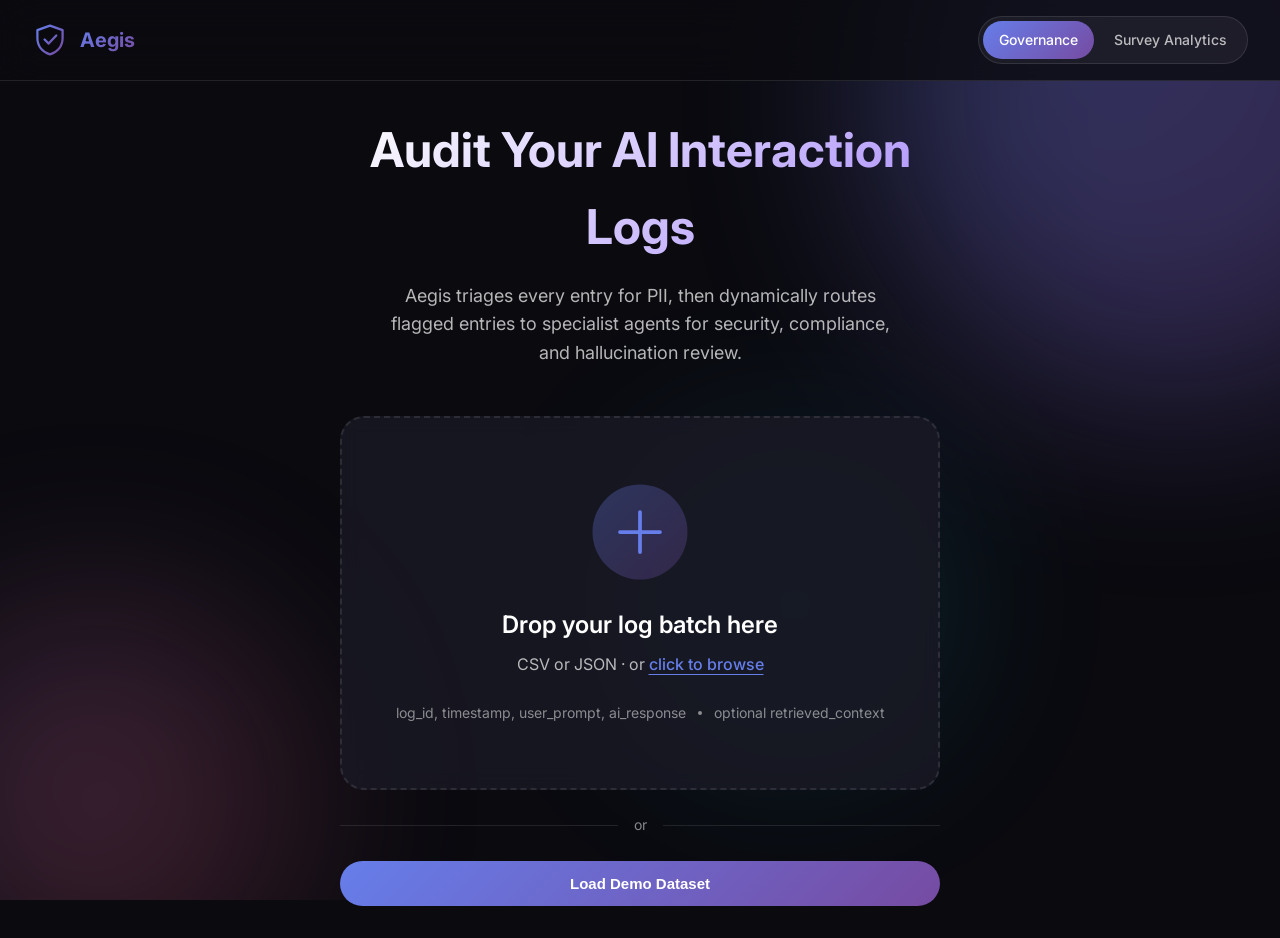
==== pulseiq-mvp/frontend/governance.html @ 47943bba "updated ui" ====
<!DOCTYPE html>
<html lang="en">
<head>
    <meta charset="UTF-8">
    <meta name="viewport" content="width=device-width, initial-scale=1.0">
    <title>Aegis - Agentic AI Governance &amp; Audit</title>
    <link rel="preconnect" href="https://fonts.googleapis.com">
    <link rel="preconnect" href="https://fonts.gstatic.com" crossorigin>
    <link href="https://fonts.googleapis.com/css2?family=Inter:wght@300;400;500;600;700&display=swap" rel="stylesheet">
    <link rel="stylesheet" href="style.css">
    <link rel="stylesheet" href="aegis.css">
</head>
<body>
    <div id="app">
        <!-- Background Effects -->
        <div class="gradient-bg">
            <div class="gradient-orb orb-1"></div>
            <div class="gradient-orb orb-2"></div>
            <div class="gradient-orb orb-3"></div>
        </div>

        <!-- Navigation -->
        <nav class="nav">
            <a class="nav-brand" href="index.html">
                <div class="logo-icon">
                    <svg viewBox="0 0 40 40" fill="none">
                        <defs>
                            <linearGradient id="logoGrad" x1="0%" y1="0%" x2="100%" y2="100%">
                                <stop offset="0%" style="stop-color:#667eea"/>
                                <stop offset="100%" style="stop-color:#764ba2"/>
                            </linearGradient>
                        </defs>
                        <path d="M20 4l14 5v9c0 9-6 16-14 18C12 34 6 27 6 18V9l14-5z" stroke="url(#logoGrad)" stroke-width="2.5" stroke-linejoin="round"/>
                        <path d="M14 19.5l4.5 4.5L27 15" stroke="url(#logoGrad)" stroke-width="2.5" stroke-linecap="round" stroke-linejoin="round"/>
                    </svg>
                </div>
                <span class="brand-text">Aegis</span>
            </a>
            <div class="nav-actions">
                <div class="nav-tabs">
                    <a class="nav-tab active" href="governance.html">Governance</a>
                    <a class="nav-tab" href="survey.html">Survey Analytics</a>
                </div>
                <button id="new-run-btn" class="nav-btn" style="display: none;">
                    <svg width="16" height="16" viewBox="0 0 16 16" fill="none">
                        <path d="M8 2v12M2 8h12" stroke="currentColor" stroke-width="2" stroke-linecap="round"/>
                    </svg>
                    New Investigation
                </button>
            </div>
        </nav>

        <!-- Main Content -->
        <main class="main">
            <!-- Upload View -->
            <section id="upload-view" class="view upload-view">
                <div class="upload-container">
                    <div class="upload-header">
                        <h1 class="title">Audit Your AI Interaction Logs</h1>
                        <p class="subtitle">Aegis triages every entry for PII, then dynamically routes flagged entries to specialist agents for security, compliance, and hallucination review.</p>
                    </div>

                    <div class="upload-zone" id="upload-zone">
                        <input type="file" id="file-input" accept=".csv,.json" hidden>
                        <div class="upload-content">
                            <div class="upload-icon-large">
                                <svg viewBox="0 0 80 80" fill="none">
                                    <defs>
                                        <linearGradient id="uploadGrad" x1="0%" y1="0%" x2="100%" y2="100%">
                                            <stop offset="0%" style="stop-color:#667eea;stop-opacity:0.3"/>
                                            <stop offset="100%" style="stop-color:#764ba2;stop-opacity:0.3"/>
                                        </linearGradient>
                                    </defs>
                                    <circle cx="40" cy="40" r="38" fill="url(#uploadGrad)"/>
                                    <path d="M40 24v32M24 40h32" stroke="#667eea" stroke-width="3" stroke-linecap="round"/>
                                </svg>
                            </div>
                            <h3 class="upload-title">Drop your log batch here</h3>
                            <p class="upload-text">CSV or JSON &middot; or <span class="upload-link">click to browse</span></p>
                            <div class="upload-specs">
                                <span class="spec">log_id, timestamp, user_prompt, ai_response</span>
                                <span class="spec-dot"></span>
                                <span class="spec">optional retrieved_context</span>
                            </div>
                        </div>
                    </div>

                    <div class="demo-divider"><span>or</span></div>
                    <button id="demo-btn" class="primary-btn">Load Demo Dataset</button>

                    <div id="upload-error" class="error-toast" style="display: none;">
                        <svg width="20" height="20" viewBox="0 0 20 20" fill="none">
                            <circle cx="10" cy="10" r="9" stroke="currentColor" stroke-width="2"/>
                            <path d="M10 6v5M10 14h.01" stroke="currentColor" stroke-width="2" stroke-linecap="round"/>
                        </svg>
                        <span id="error-text"></span>
                    </div>
                </div>
            </section>

            <!-- Progress View -->
            <section id="progress-view" class="view progress-view" style="display: none;">
                <div class="progress-container">
                    <h2 class="progress-title">Investigation in progress&hellip;</h2>
                    <p class="progress-subtitle">Analyzing <strong id="progress-filename"></strong> &middot; <span id="progress-rowcount"></span> entries</p>

                    <ul class="progress-steps" id="progress-steps">
                        <li class="step" data-step="triage">
                            <span class="step-icon"></span>
                            <div class="step-body">
                                <span class="step-name">Triage</span>
                                <span class="step-message" data-default="Scanning every entry for PII &amp; heuristic flags&hellip;">Scanning every entry for PII &amp; heuristic flags&hellip;</span>
                            </div>
                        </li>
                        <li class="step" data-step="orchestrator">
                            <span class="step-icon"></span>
                            <div class="step-body">
                                <span class="step-name">Orchestrator</span>
                                <span class="step-message" data-default="Planning specialist dispatch for flagged entries&hellip;">Planning specialist dispatch for flagged entries&hellip;</span>
                            </div>
                        </li>
                        <li class="step" data-step="specialist_dispatch">
                            <span class="step-icon"></span>
                            <div class="step-body">
                                <span class="step-name">Specialist Agents</span>
                                <span class="step-message" data-default="Running security, compliance &amp; hallucination reviews&hellip;">Running security, compliance &amp; hallucination reviews&hellip;</span>
                            </div>
                        </li>
                        <li class="step" data-step="risk_scoring">
                            <span class="step-icon"></span>
                            <div class="step-body">
                                <span class="step-name">Risk Scoring</span>
                                <span class="step-message" data-default="Aggregating findings into per-entry risk scores&hellip;">Aggregating findings into per-entry risk scores&hellip;</span>
                            </div>
                        </li>
                        <li class="step" data-step="dashboard">
                            <span class="step-icon"></span>
                            <div class="step-body">
                                <span class="step-name">Dashboard</span>
                                <span class="step-message" data-default="Building risk distribution &amp; efficiency summary&hellip;">Building risk distribution &amp; efficiency summary&hellip;</span>
                            </div>
                        </li>
                        <li class="step" data-step="report">
                            <span class="step-icon"></span>
                            <div class="step-body">
                                <span class="step-name">Report</span>
                                <span class="step-message" data-default="Authoring audit report sections&hellip;">Authoring audit report sections&hellip;</span>
                            </div>
                        </li>
                    </ul>

                    <div id="progress-error" class="error-toast" style="display: none;"></div>
                </div>
            </section>

            <!-- Results View -->
            <section id="results-view" class="view results-view" style="display: none;">
                <div class="results-container">
                    <div class="metrics-strip" id="metrics-strip"></div>

                    <div class="results-tabs">
                        <button class="tab-btn active" data-tab="dashboard">Dashboard</button>
                        <button class="tab-btn" data-tab="report">Report</button>
                        <button class="tab-btn" data-tab="chat">Chat</button>
                    </div>

                    <div class="tab-panel" id="tab-dashboard"></div>

                    <div class="tab-panel" id="tab-report" style="display: none;">
                        <div class="report-tabs" id="report-tabs"></div>
                        <div class="report-content" id="report-content"></div>
                    </div>

                    <div class="tab-panel" id="tab-chat" style="display: none;">
                        <div class="chat-tab-container">
                            <div id="chat-messages" class="messages"></div>
                            <div class="input-container">
                                <div class="input-box">
                                    <textarea
                                        id="chat-input"
                                        class="message-input"
                                        placeholder="Ask about these findings..."
                                        rows="1"
                                    ></textarea>
                                    <button id="chat-send-btn" class="send-btn">
                                        <svg viewBox="0 0 24 24" fill="none">
                                            <path d="M22 2L11 13M22 2l-7 20-4-9-9-4 20-7z" stroke="currentColor" stroke-width="2" stroke-linecap="round" stroke-linejoin="round"/>
                                        </svg>
                                    </button>
                                </div>
                                <p class="input-hint">Press Enter to send &middot; Shift+Enter for new line</p>
                            </div>
                        </div>
                    </div>
                </div>
            </section>
        </main>

        <!-- Loading Overlay -->
        <div id="loading-overlay" class="loading-overlay" style="display: none;">
            <div class="loading-card">
                <div class="loading-spinner">
                    <div class="spinner-ring"></div>
                    <div class="spinner-ring"></div>
                    <div class="spinner-ring"></div>
                </div>
                <p class="loading-text" id="loading-text">Processing...</p>
            </div>
        </div>
    </div>

    <script src="aegis.js"></script>
</body>
</html>
---- pulseiq-mvp/frontend/style.css ----
/* Aegis - Modern Aesthetic Design */

:root {
    --primary-start: #667eea;
    --primary-end: #764ba2;
    --primary: #667eea;
    --bg-primary: #0a0a0f;
    --bg-secondary: #12121a;
    --bg-tertiary: #1a1a25;
    --bg-card: rgba(26, 26, 37, 0.8);
    --text-primary: #ffffff;
    --text-secondary: rgba(255, 255, 255, 0.7);
    --text-muted: rgba(255, 255, 255, 0.5);
    --text-accent: #a78bfa;
    --border: rgba(255, 255, 255, 0.1);
    --border-focus: rgba(102, 126, 234, 0.5);
    --shadow-sm: 0 2px 8px rgba(0, 0, 0, 0.3);
    --shadow: 0 4px 20px rgba(0, 0, 0, 0.4);
    --shadow-lg: 0 8px 40px rgba(0, 0, 0, 0.5);
    --shadow-glow: 0 0 40px rgba(102, 126, 234, 0.3);
    --radius-sm: 8px;
    --radius: 16px;
    --radius-lg: 24px;
    --radius-full: 9999px;
    --transition: all 0.3s cubic-bezier(0.4, 0, 0.2, 1);
}

* {
    margin: 0;
    padding: 0;
    box-sizing: border-box;
}

body {
    font-family: 'Inter', -apple-system, BlinkMacSystemFont, sans-serif;
    background: var(--bg-primary);
    color: var(--text-primary);
    min-height: 100vh;
    overflow-x: hidden;
    line-height: 1.6;
}

/* Background Effects */
.gradient-bg {
    position: fixed;
    top: 0;
    left: 0;
    width: 100%;
    height: 100%;
    pointer-events: none;
    z-index: 0;
    overflow: hidden;
}

.gradient-orb {
    position: absolute;
    border-radius: 50%;
    filter: blur(100px);
    opacity: 0.4;
    animation: float 20s ease-in-out infinite;
}

.orb-1 {
    width: 600px;
    height: 600px;
    background: linear-gradient(135deg, var(--primary-start), var(--primary-end));
    top: -200px;
    right: -200px;
    animation-delay: 0s;
}

.orb-2 {
    width: 400px;
    height: 400px;
    background: linear-gradient(135deg, #f093fb, #f5576c);
    bottom: -100px;
    left: -100px;
    animation-delay: -5s;
    opacity: 0.2;
}

.orb-3 {
    width: 300px;
    height: 300px;
    background: linear-gradient(135deg, #4facfe, #00f2fe);
    top: 50%;
    left: 50%;
    animation-delay: -10s;
    opacity: 0.15;
}

@keyframes float {
    0%, 100% { transform: translate(0, 0) scale(1); }
    25% { transform: translate(50px, -50px) scale(1.1); }
    50% { transform: translate(-30px, 30px) scale(0.95); }
    75% { transform: translate(30px, 50px) scale(1.05); }
}

/* Navigation */
.nav {
    position: fixed;
    top: 0;
    left: 0;
    right: 0;
    z-index: 100;
    display: flex;
    align-items: center;
    justify-content: space-between;
    padding: 1rem 2rem;
    background: rgba(10, 10, 15, 0.8);
    backdrop-filter: blur(20px);
    border-bottom: 1px solid var(--border);
}

.nav-brand {
    display: flex;
    align-items: center;
    gap: 0.75rem;
}

.logo-icon {
    width: 36px;
    height: 36px;
}

.brand-text {
    font-size: 1.25rem;
    font-weight: 700;
    background: linear-gradient(135deg, var(--primary-start), var(--primary-end));
    -webkit-background-clip: text;
    -webkit-text-fill-color: transparent;
    background-clip: text;
}

.nav-btn {
    display: flex;
    align-items: center;
    gap: 0.5rem;
    padding: 0.5rem 1rem;
    background: rgba(255, 255, 255, 0.05);
    border: 1px solid var(--border);
    border-radius: var(--radius-full);
    color: var(--text-secondary);
    font-size: 0.875rem;
    font-weight: 500;
    cursor: pointer;
    transition: var(--transition);
}

.nav-btn:hover {
    background: rgba(255, 255, 255, 0.1);
    border-color: var(--border-focus);
    color: var(--text-primary);
}

/* Main Layout */
.main {
    position: relative;
    z-index: 1;
    min-height: 100vh;
    padding-top: 80px;
}

.view {
    min-height: calc(100vh - 80px);
    display: flex;
    flex-direction: column;
    align-items: center;
    justify-content: center;
    padding: 2rem;
}

/* Upload View */
.upload-container {
    width: 100%;
    max-width: 600px;
    text-align: center;
}

.upload-header {
    margin-bottom: 3rem;
}

.title {
    font-size: 3rem;
    font-weight: 700;
    margin-bottom: 1rem;
    background: linear-gradient(135deg, var(--text-primary) 0%, var(--text-accent) 100%);
    -webkit-background-clip: text;
    -webkit-text-fill-color: transparent;
    background-clip: text;
}

.subtitle {
    font-size: 1.125rem;
    color: var(--text-secondary);
    max-width: 500px;
    margin: 0 auto;
}

/* Upload Zone */
.upload-zone {
    position: relative;
    background: var(--bg-card);
    border: 2px dashed var(--border);
    border-radius: var(--radius-lg);
    padding: 4rem 2rem;
    cursor: pointer;
    transition: var(--transition);
    backdrop-filter: blur(10px);
}

.upload-zone:hover {
    border-color: var(--border-focus);
    background: rgba(26, 26, 37, 0.9);
    transform: translateY(-2px);
    box-shadow: var(--shadow-glow);
}

.upload-zone.dragover {
    border-color: var(--primary-start);
    background: rgba(102, 126, 234, 0.1);
}

.upload-icon-large {
    width: 100px;
    height: 100px;
    margin: 0 auto 1.5rem;
}

.upload-title {
    font-size: 1.5rem;
    font-weight: 600;
    margin-bottom: 0.5rem;
}

.upload-text {
    color: var(--text-secondary);
    margin-bottom: 1.5rem;
}

.upload-link {
    color: var(--primary-start);
    font-weight: 500;
    text-decoration: underline;
    text-underline-offset: 4px;
}

.upload-specs {
    display: flex;
    align-items: center;
    justify-content: center;
    gap: 0.75rem;
    font-size: 0.875rem;
    color: var(--text-muted);
}

.spec-dot {
    width: 4px;
    height: 4px;
    background: var(--text-muted);
    border-radius: 50%;
}

/* Error Toast */
.error-toast {
    display: flex;
    align-items: center;
    gap: 0.75rem;
    margin-top: 1.5rem;
    padding: 1rem 1.5rem;
    background: rgba(239, 68, 68, 0.1);
    border: 1px solid rgba(239, 68, 68, 0.3);
    border-radius: var(--radius);
    color: #ef4444;
    font-size: 0.875rem;
}

/* Chat View */
.chat-view {
    padding: 2rem;
}

.data-badge {
    position: fixed;
    top: 80px;
    left: 50%;
    transform: translateX(-50%);
    z-index: 50;
    display: flex;
    align-items: center;
    gap: 1rem;
    padding: 0.75rem 1.5rem;
    background: rgba(26, 26, 37, 0.9);
    border: 1px solid var(--border);
    border-radius: var(--radius-full);
    backdrop-filter: blur(20px);
    font-size: 0.875rem;
}

.file-info {
    display: flex;
    align-items: center;
    gap: 0.5rem;
    color: var(--text-primary);
}

.filename {
    font-weight: 500;
}

.data-stats {
    color: var(--text-muted);
    padding-left: 1rem;
    border-left: 1px solid var(--border);
}

/* Chat Container */
.chat-container {
    width: 100%;
    max-width: 900px;
    margin: 4rem auto 0;
    display: flex;
    flex-direction: column;
    height: calc(100vh - 200px);
}

.messages {
    flex: 1;
    overflow-y: auto;
    padding: 1rem 0;
    display: flex;
    flex-direction: column;
    gap: 1rem;
}

/* Welcome Card */
.welcome-card {
    background: var(--bg-card);
    border: 1px solid var(--border);
    border-radius: var(--radius-lg);
    padding: 2rem;
    text-align: center;
    backdrop-filter: blur(10px);
}

.welcome-icon {
    width: 80px;
    height: 80px;
    margin: 0 auto 1.5rem;
}

.welcome-title {
    font-size: 1.5rem;
    font-weight: 600;
    margin-bottom: 0.5rem;
}

.welcome-text {
    color: var(--text-secondary);
}

/* Suggestion Chips */
.suggestion-chips {
    display: flex;
    flex-wrap: wrap;
    gap: 0.75rem;
    justify-content: center;
    margin-top: 1rem;
}

.chip {
    display: flex;
    align-items: center;
    gap: 0.5rem;
    padding: 0.75rem 1.25rem;
    background: rgba(255, 255, 255, 0.05);
    border: 1px solid var(--border);
    border-radius: var(--radius-full);
    color: var(--text-secondary);
    font-size: 0.875rem;
    font-weight: 500;
    cursor: pointer;
    transition: var(--transition);
}

.chip:hover {
    background: rgba(102, 126, 234, 0.1);
    border-color: var(--primary-start);
    color: var(--text-primary);
    transform: translateY(-2px);
}

.chip-icon {
    width: 8px;
    height: 8px;
    background: linear-gradient(135deg, var(--primary-start), var(--primary-end));
    border-radius: 50%;
}

/* Messages */
.message {
    display: flex;
    gap: 1rem;
    max-width: 85%;
    animation: fadeIn 0.3s ease;
}

@keyframes fadeIn {
    from { opacity: 0; transform: translateY(10px); }
    to { opacity: 1; transform: translateY(0); }
}

.message.user {
    align-self: flex-end;
    flex-direction: row-reverse;
}

.message-avatar {
    width: 36px;
    height: 36px;
    border-radius: 50%;
    display: flex;
    align-items: center;
    justify-content: center;
    font-size: 0.75rem;
    font-weight: 600;
    flex-shrink: 0;
}

.message.user .message-avatar {
    background: linear-gradient(135deg, var(--primary-start), var(--primary-end));
    color: white;
}

.message.assistant .message-avatar {
    background: var(--bg-tertiary);
    border: 1px solid var(--border);
    color: var(--primary-start);
}

.message-content {
    background: var(--bg-card);
    border: 1px solid var(--border);
    border-radius: var(--radius);
    padding: 1rem 1.25rem;
    backdrop-filter: blur(10px);
}

.message.user .message-content {
    background: linear-gradient(135deg, rgba(102, 126, 234, 0.2), rgba(118, 75, 162, 0.2));
    border-color: rgba(102, 126, 234, 0.3);
}

/* Tool Badge */
.tool-badge {
    display: inline-flex;
    align-items: center;
    gap: 0.25rem;
    padding: 0.25rem 0.75rem;
    background: rgba(102, 126, 234, 0.15);
    border: 1px solid rgba(102, 126, 234, 0.3);
    border-radius: var(--radius-full);
    font-size: 0.75rem;
    color: var(--primary-start);
    margin-bottom: 0.75rem;
}

/* Follow-ups */
.follow-ups {
    display: flex;
    flex-wrap: wrap;
    gap: 0.5rem;
    margin-top: 0.75rem;
    padding-top: 0.75rem;
    border-top: 1px solid var(--border);
}

.follow-up-btn {
    padding: 0.5rem 1rem;
    background: rgba(255, 255, 255, 0.05);
    border: 1px solid var(--border);
    border-radius: var(--radius-full);
    color: var(--text-muted);
    font-size: 0.8125rem;
    cursor: pointer;
    transition: var(--transition);
}

.follow-up-btn:hover {
    background: rgba(102, 126, 234, 0.1);
    border-color: var(--primary-start);
    color: var(--text-primary);
}

/* Input Container */
.input-container {
    margin-top: 1rem;
}

.input-box {
    display: flex;
    align-items: flex-end;
    gap: 0.75rem;
    background: var(--bg-card);
    border: 1px solid var(--border);
    border-radius: var(--radius-lg);
    padding: 0.75rem;
    backdrop-filter: blur(10px);
    transition: var(--transition);
}

.input-box:focus-within {
    border-color: var(--border-focus);
    box-shadow: var(--shadow-glow);
}

.message-input {
    flex: 1;
    background: transparent;
    border: none;
    color: var(--text-primary);
    font-size: 0.9375rem;
    resize: none;
    outline: none;
    min-height: 24px;
    max-height: 120px;
    font-family: inherit;
}

.message-input::placeholder {
    color: var(--text-muted);
}

.send-btn {
    width: 40px;
    height: 40px;
    display: flex;
    align-items: center;
    justify-content: center;
    background: linear-gradient(135deg, var(--primary-start), var(--primary-end));
    border: none;
    border-radius: var(--radius);
    color: white;
    cursor: pointer;
    transition: var(--transition);
    flex-shrink: 0;
}

.send-btn:hover:not(:disabled) {
    transform: scale(1.05);
    box-shadow: var(--shadow-glow);
}

.send-btn:disabled {
    opacity: 0.5;
    cursor: not-allowed;
}

.send-btn svg {
    width: 18px;
    height: 18px;
}

.input-hint {
    text-align: center;
    margin-top: 0.75rem;
    font-size: 0.75rem;
    color: var(--text-muted);
}

/* Loading Overlay */
.loading-overlay {
    position: fixed;
    top: 0;
    left: 0;
    right: 0;
    bottom: 0;
    z-index: 1000;
    display: flex;
    align-items: center;
    justify-content: center;
    background: rgba(10, 10, 15, 0.9);
    backdrop-filter: blur(10px);
}

.loading-card {
    text-align: center;
}

.loading-spinner {
    position: relative;
    width: 60px;
    height: 60px;
    margin: 0 auto 1.5rem;
}

.spinner-ring {
    position: absolute;
    width: 100%;
    height: 100%;
    border: 3px solid transparent;
    border-top-color: var(--primary-start);
    border-radius: 50%;
    animation: spin 1s linear infinite;
}

.spinner-ring:nth-child(2) {
    width: 80%;
    height: 80%;
    top: 10%;
    left: 10%;
    border-top-color: var(--primary-end);
    animation-duration: 1.5s;
    animation-direction: reverse;
}

.spinner-ring:nth-child(3) {
    width: 60%;
    height: 60%;
    top: 20%;
    left: 20%;
    border-top-color: var(--text-accent);
    animation-duration: 2s;
}

@keyframes spin {
    to { transform: rotate(360deg); }
}

.loading-text {
    color: var(--text-secondary);
    font-size: 0.875rem;
}

/* Typing Indicator */
.typing-indicator {
    display: flex;
    gap: 0.25rem;
    padding: 0.5rem;
}

.typing-indicator span {
    width: 8px;
    height: 8px;
    background: var(--primary-start);
    border-radius: 50%;
    animation: typing 1.4s ease-in-out infinite;
}

.typing-indicator span:nth-child(1) { animation-delay: 0s; }
.typing-indicator span:nth-child(2) { animation-delay: 0.2s; }
.typing-indicator span:nth-child(3) { animation-delay: 0.4s; }

@keyframes typing {
    0%, 60%, 100% { transform: translateY(0); }
    30% { transform: translateY(-10px); }
}

/* Scrollbar */
::-webkit-scrollbar {
    width: 6px;
}

::-webkit-scrollbar-track {
    background: transparent;
}

::-webkit-scrollbar-thumb {
    background: var(--border);
    border-radius: 3px;
}

::-webkit-scrollbar-thumb:hover {
    background: var(--text-muted);
}

/* Responsive */
@media (max-width: 768px) {
    .nav {
        padding: 1rem;
    }
    
    .title {
        font-size: 2rem;
    }
    
    .upload-zone {
        padding: 2rem 1rem;
    }
    
    .chat-container {
        margin-top: 5rem;
    }
    
    .data-badge {
        left: 1rem;
        right: 1rem;
        transform: none;
        flex-wrap: wrap;
        justify-content: center;
    }
    
    .message {
        max-width: 95%;
    }
}
---- pulseiq-mvp/frontend/aegis.css ----
/* Aegis - Governance/Audit pack styles (extends style.css's theme variables) */

.nav-brand {
    text-decoration: none;
}

.nav-actions {
    display: flex;
    align-items: center;
    gap: 0.75rem;
}

.nav-tabs {
    display: flex;
    align-items: center;
    gap: 0.25rem;
    padding: 0.25rem;
    background: rgba(255, 255, 255, 0.05);
    border: 1px solid var(--border);
    border-radius: var(--radius-full);
}

.nav-tab {
    padding: 0.5rem 1rem;
    border-radius: var(--radius-full);
    color: var(--text-secondary);
    font-size: 0.875rem;
    font-weight: 500;
    text-decoration: none;
    transition: var(--transition);
}

.nav-tab:hover {
    color: var(--text-primary);
}

.nav-tab.active {
    background: linear-gradient(135deg, var(--primary-start), var(--primary-end));
    color: #fff;
}

/* Landing page */
.landing-hero {
    text-align: center;
    margin-bottom: 3rem;
}

.landing-logo {
    width: 72px;
    height: 72px;
    margin: 0 auto 1.5rem;
}

.path-cards {
    display: flex;
    flex-wrap: wrap;
    justify-content: center;
    gap: 1.5rem;
    width: 100%;
    max-width: 760px;
}

.path-card {
    flex: 1 1 300px;
    background: var(--bg-card);
    border: 1px solid var(--border);
    border-radius: var(--radius-lg);
    padding: 2rem;
    text-align: left;
    text-decoration: none;
    color: var(--text-primary);
    backdrop-filter: blur(10px);
    transition: var(--transition);
}

.path-card:hover {
    border-color: var(--border-focus);
    background: rgba(26, 26, 37, 0.9);
    transform: translateY(-4px);
    box-shadow: var(--shadow-glow);
}

.path-icon {
    width: 44px;
    height: 44px;
    margin-bottom: 1.25rem;
}

.path-title {
    font-size: 1.375rem;
    font-weight: 700;
    margin-bottom: 0.5rem;
}

.path-text {
    color: var(--text-secondary);
    font-size: 0.9375rem;
    margin-bottom: 1.5rem;
}

.path-cta {
    color: var(--text-accent);
    font-weight: 600;
    font-size: 0.875rem;
}

/* Upload extras */
.demo-divider {
    display: flex;
    align-items: center;
    gap: 1rem;
    margin: 1.5rem 0;
    color: var(--text-muted);
    font-size: 0.875rem;
}

.demo-divider::before,
.demo-divider::after {
    content: "";
    flex: 1;
    height: 1px;
    background: var(--border);
}

.primary-btn {
    display: inline-flex;
    align-items: center;
    justify-content: center;
    gap: 0.5rem;
    padding: 0.875rem 2rem;
    background: linear-gradient(135deg, var(--primary-start), var(--primary-end));
    border: none;
    border-radius: var(--radius-full);
    color: white;
    font-size: 0.9375rem;
    font-weight: 600;
    cursor: pointer;
    transition: var(--transition);
    width: 100%;
}

.primary-btn:hover:not(:disabled) {
    transform: translateY(-2px);
    box-shadow: var(--shadow-glow);
}

.primary-btn:disabled {
    opacity: 0.6;
    cursor: not-allowed;
}

/* Progress view */
.progress-view {
    padding-top: 2rem;
}

.progress-container {
    width: 100%;
    max-width: 640px;
    text-align: center;
}

.progress-title {
    font-size: 2rem;
    font-weight: 700;
    margin-bottom: 0.5rem;
}

.progress-subtitle {
    color: var(--text-secondary);
    margin-bottom: 2.5rem;
}

.progress-steps {
    list-style: none;
    display: flex;
    flex-direction: column;
    gap: 0.75rem;
    text-align: left;
}

.step {
    display: flex;
    align-items: flex-start;
    gap: 1rem;
    padding: 1rem 1.25rem;
    background: var(--bg-card);
    border: 1px solid var(--border);
    border-radius: var(--radius);
    opacity: 0.5;
    transition: var(--transition);
}

.step.active {
    opacity: 1;
    border-color: var(--border-focus);
    box-shadow: var(--shadow-glow);
}

.step.done {
    opacity: 1;
    border-color: rgba(74, 222, 128, 0.4);
}

.step-icon {
    width: 24px;
    height: 24px;
    border-radius: 50%;
    border: 2px solid var(--border);
    flex-shrink: 0;
    margin-top: 0.125rem;
    display: flex;
    align-items: center;
    justify-content: center;
    font-size: 0.75rem;
    font-weight: 700;
    color: #0a0a0f;
}

.step.active .step-icon {
    border-color: var(--primary-start);
    animation: pulse 1.2s ease-in-out infinite;
}

.step.done .step-icon {
    border-color: #4ade80;
    background: #4ade80;
}

.step.done .step-icon::after {
    content: "\2713";
}

@keyframes pulse {
    0%, 100% { box-shadow: 0 0 0 0 rgba(102, 126, 234, 0.4); }
    50% { box-shadow: 0 0 0 6px rgba(102, 126, 234, 0); }
}

.step-body {
    display: flex;
    flex-direction: column;
    gap: 0.25rem;
}

.step-name {
    font-weight: 600;
    font-size: 0.9375rem;
}

.step-message {
    font-size: 0.8125rem;
    color: var(--text-muted);
}

/* Results view */
.results-view {
    align-items: stretch;
    justify-content: flex-start;
}

.results-container {
    width: 100%;
    max-width: 1100px;
    margin: 0 auto;
}

.metrics-strip {
    display: flex;
    flex-wrap: wrap;
    gap: 0.75rem;
    margin-bottom: 1.5rem;
}

.metric-card {
    flex: 1;
    min-width: 140px;
    background: var(--bg-card);
    border: 1px solid var(--border);
    border-radius: var(--radius);
    padding: 1rem 1.25rem;
    text-align: center;
}

.metric-value {
    font-size: 1.5rem;
    font-weight: 700;
    background: linear-gradient(135deg, var(--primary-start), var(--primary-end));
    -webkit-background-clip: text;
    -webkit-text-fill-color: transparent;
    background-clip: text;
}

.metric-label {
    font-size: 0.6875rem;
    color: var(--text-muted);
    margin-top: 0.25rem;
    text-transform: uppercase;
    letter-spacing: 0.05em;
}

.results-tabs {
    display: flex;
    gap: 0.5rem;
    margin-bottom: 1.5rem;
    border-bottom: 1px solid var(--border);
}

.tab-btn {
    padding: 0.75rem 1.5rem;
    background: transparent;
    border: none;
    border-bottom: 2px solid transparent;
    color: var(--text-muted);
    font-size: 0.9375rem;
    font-weight: 600;
    cursor: pointer;
    transition: var(--transition);
}

.tab-btn.active {
    color: var(--text-primary);
    border-bottom-color: var(--primary-start);
}

.tab-btn:hover {
    color: var(--text-primary);
}

.tab-panel {
    animation: fadeIn 0.3s ease;
    padding-bottom: 3rem;
}

/* Dashboard cards */
.dashboard-grid {
    display: grid;
    grid-template-columns: repeat(auto-fit, minmax(280px, 1fr));
    gap: 1.25rem;
    margin-bottom: 1.25rem;
}

.dashboard-card {
    background: var(--bg-card);
    border: 1px solid var(--border);
    border-radius: var(--radius-lg);
    padding: 1.5rem;
    backdrop-filter: blur(10px);
}

.dashboard-card h3 {
    font-size: 1rem;
    font-weight: 600;
    margin-bottom: 1rem;
}

.bar-row {
    display: flex;
    align-items: center;
    gap: 0.75rem;
    margin-bottom: 0.625rem;
    font-size: 0.8125rem;
}

.bar-label {
    width: 130px;
    flex-shrink: 0;
    color: var(--text-secondary);
    text-transform: capitalize;
}

.bar-track {
    flex: 1;
    height: 10px;
    background: rgba(255, 255, 255, 0.06);
    border-radius: var(--radius-full);
    overflow: hidden;
}

.bar-fill {
    height: 100%;
    border-radius: var(--radius-full);
    transition: width 0.6s ease;
}

.bar-count {
    width: 60px;
    text-align: right;
    color: var(--text-muted);
    flex-shrink: 0;
}

.severity-low .bar-fill { background: #4ade80; }
.severity-medium .bar-fill { background: #facc15; }
.severity-high .bar-fill { background: #fb923c; }
.severity-critical .bar-fill { background: #f87171; }

.category-pii .bar-fill { background: #60a5fa; }
.category-security .bar-fill { background: #f87171; }
.category-compliance .bar-fill { background: #facc15; }
.category-hallucination .bar-fill { background: #a78bfa; }

/* Survey dashboard charts: metric averages + segment comparison */
.metric-fill { background: linear-gradient(135deg, var(--primary-start), var(--primary-end)); }
.segment-fill { background: #60a5fa; }
.segment-best .bar-fill { background: #4ade80; }
.segment-worst .bar-fill { background: #fb923c; }

.bar-range {
    color: var(--text-muted);
    font-size: 0.75em;
}

/* Survey dashboard charts: demographic profile donuts */
.donut-block {
    margin-bottom: 1.25rem;
}

.donut-block:last-child {
    margin-bottom: 0;
}

.chart-subtitle {
    font-size: 0.8125rem;
    font-weight: 600;
    color: var(--text-secondary);
    margin-bottom: 0.625rem;
}

.donut-row {
    display: flex;
    align-items: center;
    gap: 1.25rem;
    flex-wrap: wrap;
}

.donut-chart {
    position: relative;
    width: 96px;
    height: 96px;
    border-radius: 50%;
    flex-shrink: 0;
}

.donut-hole {
    position: absolute;
    inset: 18%;
    background: var(--bg-secondary);
    border-radius: 50%;
    display: flex;
    flex-direction: column;
    align-items: center;
    justify-content: center;
    text-align: center;
    padding: 0.25rem;
}

.donut-value {
    font-size: 0.9375rem;
    font-weight: 700;
    color: var(--text-primary);
    line-height: 1.2;
}

.donut-caption {
    font-size: 0.625rem;
    color: var(--text-muted);
    max-width: 100%;
    overflow: hidden;
    text-overflow: ellipsis;
    white-space: nowrap;
}

/* Survey dashboard charts: shared legend for donuts + stacked bars */
.chart-legend {
    list-style: none;
    display: flex;
    flex-wrap: wrap;
    gap: 0.375rem 1rem;
    margin: 0.75rem 0 0;
    padding: 0;
    font-size: 0.75rem;
    color: var(--text-secondary);
    flex: 1;
}

.legend-item {
    display: flex;
    align-items: center;
    gap: 0.375rem;
    white-space: nowrap;
}

.legend-swatch {
    width: 10px;
    height: 10px;
    border-radius: 3px;
    flex-shrink: 0;
}

.legend-pct {
    color: var(--text-muted);
}

/* Survey dashboard charts: response distribution + cross-tab stacked bars */
.stacked-bar-row {
    display: flex;
    align-items: center;
    gap: 0.75rem;
    margin-bottom: 0.625rem;
    font-size: 0.8125rem;
}

.stacked-bar {
    flex: 1;
    height: 10px;
    border-radius: var(--radius-full);
    overflow: hidden;
    display: flex;
    background: rgba(255, 255, 255, 0.06);
}

.stacked-segment {
    height: 100%;
}

.crosstab-card {
    grid-column: span 2;
}

@media (max-width: 720px) {
    .crosstab-card {
        grid-column: span 1;
    }
}

.severity-badge {
    display: inline-flex;
    padding: 0.125rem 0.625rem;
    border-radius: var(--radius-full);
    font-size: 0.6875rem;
    font-weight: 700;
    text-transform: uppercase;
    letter-spacing: 0.04em;
}

.badge-low { background: #4ade80; color: #0a0a0f; }
.badge-medium { background: #facc15; color: #0a0a0f; }
.badge-high { background: #fb923c; color: #0a0a0f; }
.badge-critical { background: #f87171; color: #0a0a0f; }

.overall-score {
    text-align: center;
}

.overall-score .score-value {
    font-size: 3rem;
    font-weight: 700;
    background: linear-gradient(135deg, var(--text-primary) 0%, var(--text-accent) 100%);
    -webkit-background-clip: text;
    -webkit-text-fill-color: transparent;
    background-clip: text;
}

.overall-score .score-label {
    color: var(--text-muted);
    font-size: 0.875rem;
    margin-top: 0.5rem;
}

/* Top findings table */
.findings-table {
    width: 100%;
    border-collapse: collapse;
    font-size: 0.8125rem;
}

.findings-table th {
    text-align: left;
    color: var(--text-muted);
    font-weight: 600;
    text-transform: uppercase;
    font-size: 0.6875rem;
    letter-spacing: 0.05em;
    padding: 0.5rem 0.75rem;
    border-bottom: 1px solid var(--border);
}

.findings-table td {
    padding: 0.625rem 0.75rem;
    border-bottom: 1px solid var(--border);
    vertical-align: middle;
}

.findings-table tr:last-child td {
    border-bottom: none;
}

.findings-table .log-link {
    color: var(--primary-start);
    cursor: pointer;
    font-weight: 600;
    background: none;
    border: none;
    font-family: inherit;
    font-size: inherit;
    padding: 0;
}

.findings-table .log-link:hover {
    text-decoration: underline;
}

.contributor-chip {
    display: inline-block;
    padding: 0.125rem 0.5rem;
    margin: 0.0625rem;
    background: rgba(255, 255, 255, 0.06);
    border-radius: var(--radius-full);
    font-size: 0.6875rem;
    color: var(--text-secondary);
}

.empty-note {
    color: var(--text-muted);
    font-size: 0.875rem;
}

/* Report */
.report-tabs {
    display: flex;
    flex-wrap: wrap;
    gap: 0.5rem;
    margin-bottom: 1.25rem;
}

.report-tab-btn {
    padding: 0.5rem 1rem;
    background: rgba(255, 255, 255, 0.05);
    border: 1px solid var(--border);
    border-radius: var(--radius-full);
    color: var(--text-secondary);
    font-size: 0.8125rem;
    font-weight: 500;
    cursor: pointer;
    transition: var(--transition);
}

.report-tab-btn.active {
    background: rgba(102, 126, 234, 0.15);
    border-color: var(--primary-start);
    color: var(--text-primary);
}

.report-content {
    background: var(--bg-card);
    border: 1px solid var(--border);
    border-radius: var(--radius-lg);
    padding: 2rem;
    line-height: 1.7;
    backdrop-filter: blur(10px);
}

.report-content h1,
.report-content h2,
.report-content h3 {
    margin: 1.25rem 0 0.75rem;
}

.report-content h1:first-child,
.report-content h2:first-child {
    margin-top: 0;
}

.report-content p {
    margin-bottom: 0.75rem;
    color: var(--text-secondary);
}

.report-content ul {
    margin: 0 0 0.75rem 1.25rem;
    color: var(--text-secondary);
}

.report-content li {
    margin-bottom: 0.25rem;
}

.report-content code {
    background: rgba(255, 255, 255, 0.08);
    padding: 0.1rem 0.35rem;
    border-radius: 4px;
    font-size: 0.875em;
}

.report-content strong {
    color: var(--text-primary);
}

.markdown-table {
    width: 100%;
    border-collapse: collapse;
    margin: 0 0 1rem;
    font-size: 0.8125rem;
}

.markdown-table th,
.markdown-table td {
    padding: 0.5rem 0.75rem;
    border-bottom: 1px solid var(--border);
    text-align: left;
}

.markdown-table th {
    color: var(--text-muted);
    font-weight: 600;
    text-transform: uppercase;
    font-size: 0.6875rem;
    letter-spacing: 0.05em;
}

.markdown-table td {
    color: var(--text-secondary);
}

.markdown-table tr:last-child td {
    border-bottom: none;
}

/* Chat tab reuses .messages/.message/etc from style.css */
.chat-tab-container {
    display: flex;
    flex-direction: column;
    height: 65vh;
    max-width: 900px;
    margin: 0 auto;
}

.chat-tab-container .messages {
    flex: 1;
    overflow-y: auto;
    padding: 1rem 0;
    display: flex;
    flex-direction: column;
    gap: 1rem;
}

.evidence-panel {
    margin-top: 0.75rem;
    padding-top: 0.75rem;
    border-top: 1px solid var(--border);
    font-size: 0.75rem;
    color: var(--text-muted);
}

.evidence-panel pre {
    margin-top: 0.5rem;
    white-space: pre-wrap;
    word-break: break-word;
}

.tool-badges {
    margin-bottom: 0.75rem;
}

@media (max-width: 768px) {
    .bar-label {
        width: 90px;
    }

    .findings-table {
        font-size: 0.75rem;
    }
}
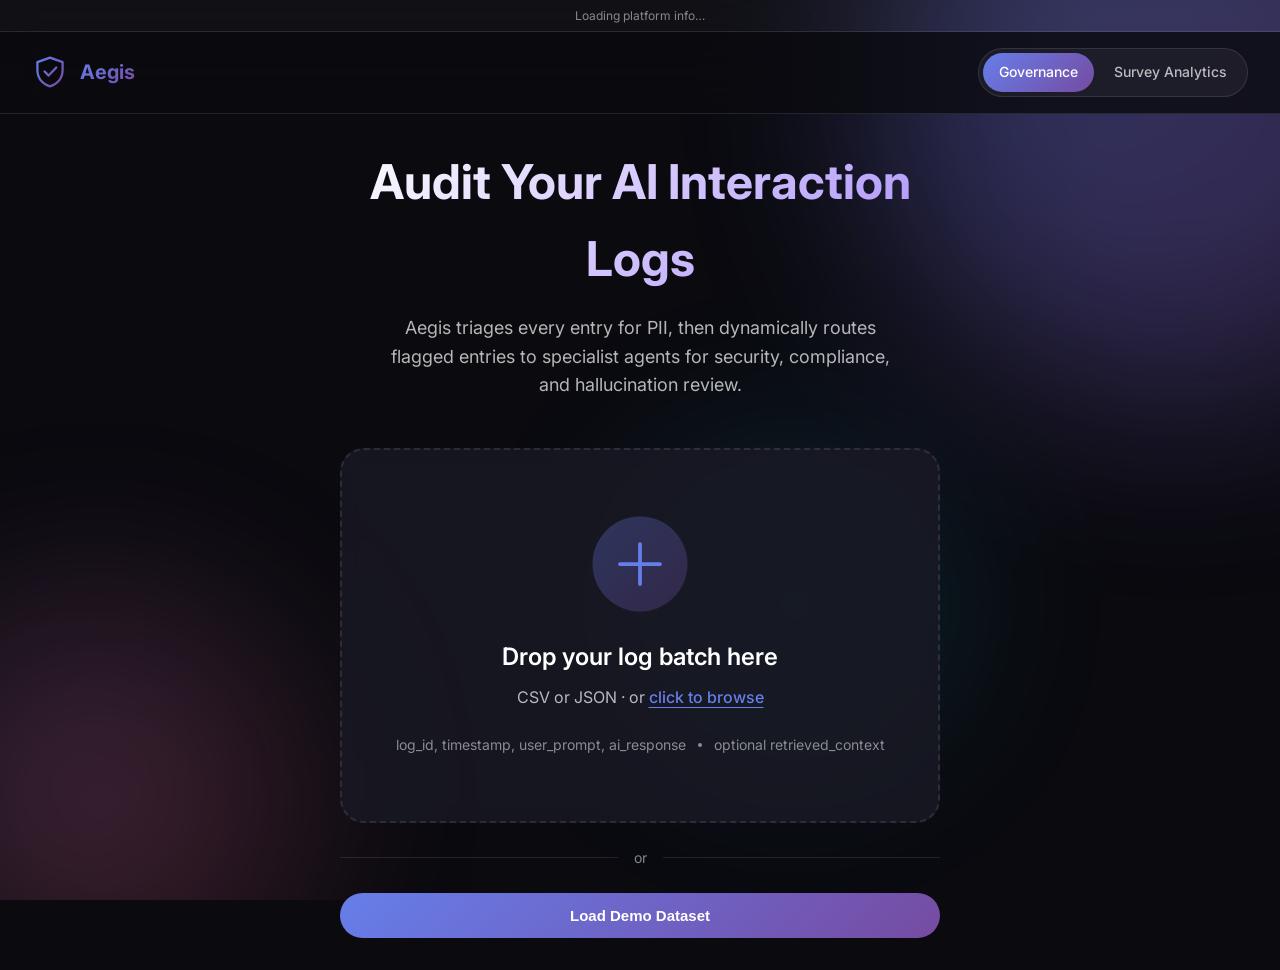
==== commit 9bfc2b15: "routes update" ====
--- a/pulseiq-mvp/frontend/governance.html
+++ b/pulseiq-mvp/frontend/governance.html
@@ -167,7 +167,10 @@
                     <div class="tab-panel" id="tab-dashboard"></div>
 
                     <div class="tab-panel" id="tab-report" style="display: none;">
-                        <div class="report-tabs" id="report-tabs"></div>
+                        <div class="report-header">
+                            <div class="report-tabs" id="report-tabs"></div>
+                            <button id="print-report-btn" class="nav-btn print-btn" type="button">Print Report</button>
+                        </div>
                         <div class="report-content" id="report-content"></div>
                     </div>
 
@@ -209,6 +212,8 @@
         </div>
     </div>
 
+    <script src="charts.js"></script>
+    <script src="platform.js"></script>
     <script src="aegis.js"></script>
 </body>
 </html>
--- a/pulseiq-mvp/frontend/aegis.css
+++ b/pulseiq-mvp/frontend/aegis.css
@@ -366,6 +366,9 @@
     flex-shrink: 0;
     color: var(--text-secondary);
     text-transform: capitalize;
+    overflow: hidden;
+    text-overflow: ellipsis;
+    white-space: nowrap;
 }
 
 .bar-track {
@@ -435,8 +438,8 @@
 
 .donut-chart {
     position: relative;
-    width: 96px;
-    height: 96px;
+    width: 112px;
+    height: 112px;
     border-radius: 50%;
     flex-shrink: 0;
 }
@@ -462,12 +465,12 @@
 }
 
 .donut-caption {
-    font-size: 0.625rem;
+    font-size: 0.6rem;
     color: var(--text-muted);
     max-width: 100%;
-    overflow: hidden;
-    text-overflow: ellipsis;
-    white-space: nowrap;
+    white-space: normal;
+    word-break: break-word;
+    line-height: 1.2;
 }
 
 /* Survey dashboard charts: shared legend for donuts + stacked bars */
@@ -771,3 +774,97 @@
         font-size: 0.75rem;
     }
 }
+
+/* Chat charts: evidence.chart_data rendered via charts.js inside a chat bubble.
+   Reuses .dashboard-card/.bar-row/.donut-*, with tighter spacing. */
+.chat-chart {
+    margin-top: 0.75rem;
+    max-width: 480px;
+}
+
+.chat-chart .dashboard-card {
+    padding: 0.875rem 1rem;
+}
+
+.chat-chart .dashboard-card h3 {
+    font-size: 0.8125rem;
+    margin-bottom: 0.625rem;
+}
+
+.chat-chart .dashboard-card + .dashboard-card {
+    margin-top: 0.625rem;
+}
+
+/* Report tab header: tabs + Print Report button */
+.report-header {
+    display: flex;
+    align-items: flex-start;
+    justify-content: space-between;
+    gap: 1rem;
+    flex-wrap: wrap;
+    margin-bottom: 1.25rem;
+}
+
+.report-header .report-tabs {
+    flex: 1;
+    margin-bottom: 0;
+}
+
+.print-btn {
+    flex-shrink: 0;
+}
+
+/* AMD platform strip: persistent slim bar fixed above .nav on every page.
+   platform.js shifts .nav and .main down by this strip's rendered height. */
+.platform-strip {
+    position: fixed;
+    top: 0;
+    left: 0;
+    right: 0;
+    z-index: 101;
+    display: flex;
+    align-items: center;
+    justify-content: center;
+    flex-wrap: wrap;
+    gap: 0.5rem;
+    padding: 0.375rem 1rem;
+    background: rgba(255, 255, 255, 0.03);
+    backdrop-filter: blur(20px);
+    border-bottom: 1px solid var(--border);
+    color: var(--text-muted);
+    font-size: 0.75rem;
+    text-align: center;
+}
+
+.platform-strip strong {
+    color: var(--text-secondary);
+    font-weight: 600;
+}
+
+@media print {
+    .platform-strip,
+    .nav,
+    .gradient-bg,
+    .results-tabs,
+    .print-btn,
+    #tab-dashboard,
+    #tab-chat,
+    #loading-overlay {
+        display: none !important;
+    }
+
+    #tab-report {
+        display: block !important;
+    }
+
+    body,
+    #app,
+    .report-content {
+        background: #fff;
+        color: #000;
+    }
+
+    .report-content a {
+        color: #000;
+    }
+}
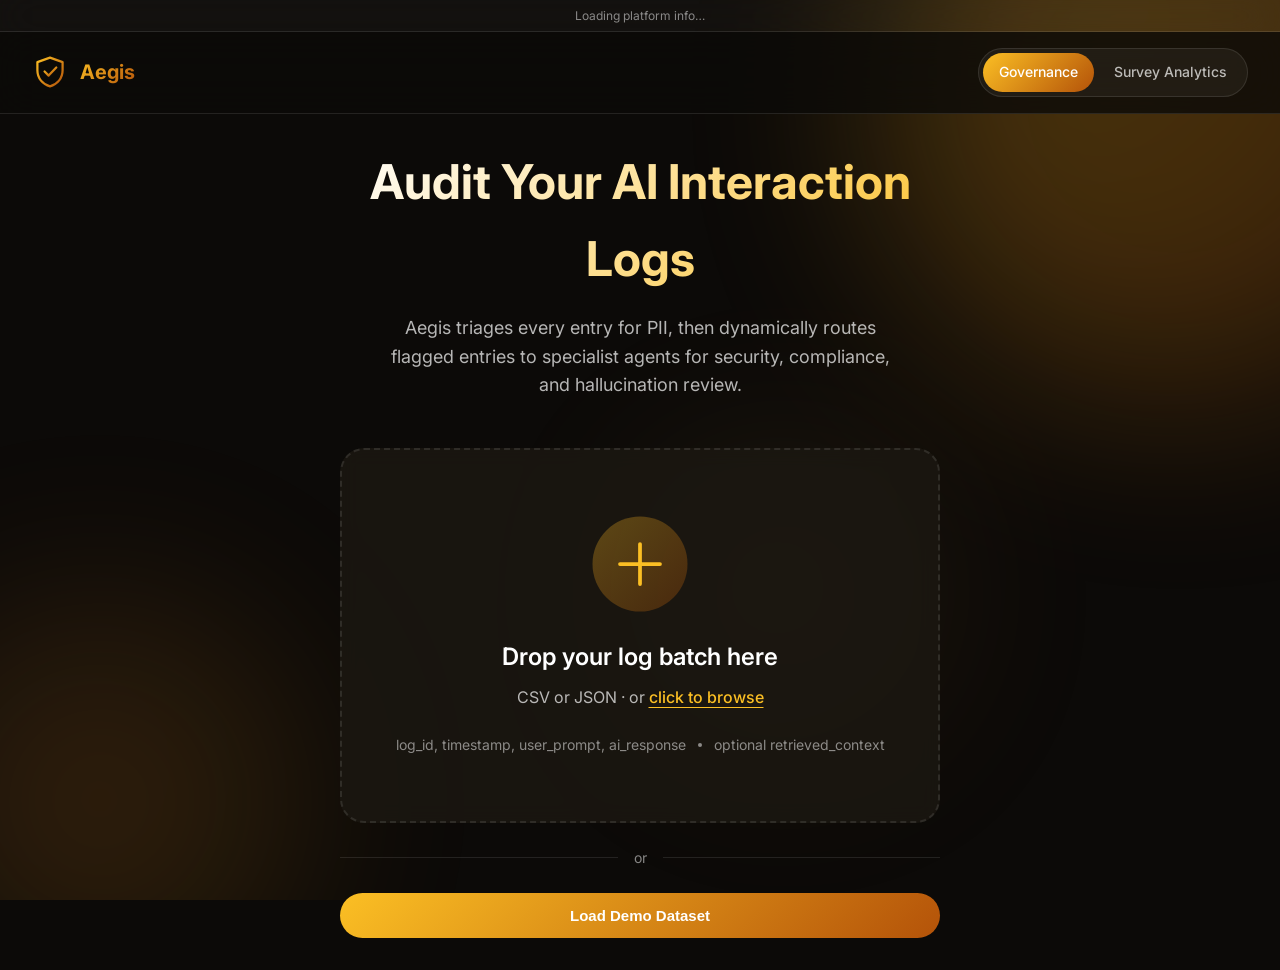
==== commit 074121bf: "Frontend Update" ====
--- a/pulseiq-mvp/frontend/governance.html
+++ b/pulseiq-mvp/frontend/governance.html
@@ -26,8 +26,8 @@
                     <svg viewBox="0 0 40 40" fill="none">
                         <defs>
                             <linearGradient id="logoGrad" x1="0%" y1="0%" x2="100%" y2="100%">
-                                <stop offset="0%" style="stop-color:#667eea"/>
-                                <stop offset="100%" style="stop-color:#764ba2"/>
+                                <stop offset="0%" style="stop-color:#fbbf24"/>
+                                <stop offset="100%" style="stop-color:#b45309"/>
                             </linearGradient>
                         </defs>
                         <path d="M20 4l14 5v9c0 9-6 16-14 18C12 34 6 27 6 18V9l14-5z" stroke="url(#logoGrad)" stroke-width="2.5" stroke-linejoin="round"/>
@@ -67,12 +67,12 @@
                                 <svg viewBox="0 0 80 80" fill="none">
                                     <defs>
                                         <linearGradient id="uploadGrad" x1="0%" y1="0%" x2="100%" y2="100%">
-                                            <stop offset="0%" style="stop-color:#667eea;stop-opacity:0.3"/>
-                                            <stop offset="100%" style="stop-color:#764ba2;stop-opacity:0.3"/>
+                                            <stop offset="0%" style="stop-color:#fbbf24;stop-opacity:0.3"/>
+                                            <stop offset="100%" style="stop-color:#b45309;stop-opacity:0.3"/>
                                         </linearGradient>
                                     </defs>
                                     <circle cx="40" cy="40" r="38" fill="url(#uploadGrad)"/>
-                                    <path d="M40 24v32M24 40h32" stroke="#667eea" stroke-width="3" stroke-linecap="round"/>
+                                    <path d="M40 24v32M24 40h32" stroke="#fbbf24" stroke-width="3" stroke-linecap="round"/>
                                 </svg>
                             </div>
                             <h3 class="upload-title">Drop your log batch here</h3>
--- a/pulseiq-mvp/frontend/style.css
+++ b/pulseiq-mvp/frontend/style.css
@@ -1,23 +1,23 @@
 /* Aegis - Modern Aesthetic Design */
 
 :root {
-    --primary-start: #667eea;
-    --primary-end: #764ba2;
-    --primary: #667eea;
-    --bg-primary: #0a0a0f;
-    --bg-secondary: #12121a;
-    --bg-tertiary: #1a1a25;
-    --bg-card: rgba(26, 26, 37, 0.8);
+    --primary-start: #fbbf24;
+    --primary-end: #b45309;
+    --primary: #f59e0b;
+    --bg-primary: #0c0a08;
+    --bg-secondary: #14110d;
+    --bg-tertiary: #1c1813;
+    --bg-card: rgba(28, 24, 18, 0.8);
     --text-primary: #ffffff;
     --text-secondary: rgba(255, 255, 255, 0.7);
     --text-muted: rgba(255, 255, 255, 0.5);
-    --text-accent: #a78bfa;
+    --text-accent: #fbbf24;
     --border: rgba(255, 255, 255, 0.1);
-    --border-focus: rgba(102, 126, 234, 0.5);
+    --border-focus: rgba(245, 158, 11, 0.5);
     --shadow-sm: 0 2px 8px rgba(0, 0, 0, 0.3);
     --shadow: 0 4px 20px rgba(0, 0, 0, 0.4);
     --shadow-lg: 0 8px 40px rgba(0, 0, 0, 0.5);
-    --shadow-glow: 0 0 40px rgba(102, 126, 234, 0.3);
+    --shadow-glow: 0 0 36px rgba(245, 158, 11, 0.22);
     --radius-sm: 8px;
     --radius: 16px;
     --radius-lg: 24px;
@@ -57,7 +57,7 @@
     border-radius: 50%;
     filter: blur(100px);
     opacity: 0.4;
-    animation: float 20s ease-in-out infinite;
+    animation: float 26s ease-in-out infinite;
 }
 
 .orb-1 {
@@ -67,26 +67,27 @@
     top: -200px;
     right: -200px;
     animation-delay: 0s;
+    opacity: 0.28;
 }
 
 .orb-2 {
     width: 400px;
     height: 400px;
-    background: linear-gradient(135deg, #f093fb, #f5576c);
+    background: linear-gradient(135deg, #fb923c, #f59e0b);
     bottom: -100px;
     left: -100px;
     animation-delay: -5s;
-    opacity: 0.2;
+    opacity: 0.14;
 }
 
 .orb-3 {
     width: 300px;
     height: 300px;
-    background: linear-gradient(135deg, #4facfe, #00f2fe);
+    background: linear-gradient(135deg, #fde68a, #b45309);
     top: 50%;
     left: 50%;
     animation-delay: -10s;
-    opacity: 0.15;
+    opacity: 0.1;
 }
 
 @keyframes float {
@@ -107,7 +108,7 @@
     align-items: center;
     justify-content: space-between;
     padding: 1rem 2rem;
-    background: rgba(10, 10, 15, 0.8);
+    background: rgba(12, 10, 8, 0.8);
     backdrop-filter: blur(20px);
     border-bottom: 1px solid var(--border);
 }
@@ -212,14 +213,14 @@
 
 .upload-zone:hover {
     border-color: var(--border-focus);
-    background: rgba(26, 26, 37, 0.9);
+    background: rgba(32, 27, 20, 0.9);
     transform: translateY(-2px);
     box-shadow: var(--shadow-glow);
 }
 
 .upload-zone.dragover {
     border-color: var(--primary-start);
-    background: rgba(102, 126, 234, 0.1);
+    background: rgba(245, 158, 11, 0.1);
 }
 
 .upload-icon-large {
@@ -291,7 +292,7 @@
     align-items: center;
     gap: 1rem;
     padding: 0.75rem 1.5rem;
-    background: rgba(26, 26, 37, 0.9);
+    background: rgba(32, 27, 20, 0.9);
     border: 1px solid var(--border);
     border-radius: var(--radius-full);
     backdrop-filter: blur(20px);
@@ -385,7 +386,7 @@
 }
 
 .chip:hover {
-    background: rgba(102, 126, 234, 0.1);
+    background: rgba(245, 158, 11, 0.1);
     border-color: var(--primary-start);
     color: var(--text-primary);
     transform: translateY(-2px);
@@ -448,8 +449,8 @@
 }
 
 .message.user .message-content {
-    background: linear-gradient(135deg, rgba(102, 126, 234, 0.2), rgba(118, 75, 162, 0.2));
-    border-color: rgba(102, 126, 234, 0.3);
+    background: linear-gradient(135deg, rgba(251, 191, 36, 0.18), rgba(180, 83, 9, 0.18));
+    border-color: rgba(245, 158, 11, 0.3);
 }
 
 /* Tool Badge */
@@ -458,8 +459,8 @@
     align-items: center;
     gap: 0.25rem;
     padding: 0.25rem 0.75rem;
-    background: rgba(102, 126, 234, 0.15);
-    border: 1px solid rgba(102, 126, 234, 0.3);
+    background: rgba(245, 158, 11, 0.15);
+    border: 1px solid rgba(245, 158, 11, 0.3);
     border-radius: var(--radius-full);
     font-size: 0.75rem;
     color: var(--primary-start);
@@ -488,7 +489,7 @@
 }
 
 .follow-up-btn:hover {
-    background: rgba(102, 126, 234, 0.1);
+    background: rgba(245, 158, 11, 0.1);
     border-color: var(--primary-start);
     color: var(--text-primary);
 }
@@ -580,7 +581,7 @@
     display: flex;
     align-items: center;
     justify-content: center;
-    background: rgba(10, 10, 15, 0.9);
+    background: rgba(12, 10, 8, 0.9);
     backdrop-filter: blur(10px);
 }
 
--- a/pulseiq-mvp/frontend/aegis.css
+++ b/pulseiq-mvp/frontend/aegis.css
@@ -75,7 +75,7 @@
 
 .path-card:hover {
     border-color: var(--border-focus);
-    background: rgba(26, 26, 37, 0.9);
+    background: rgba(32, 27, 20, 0.9);
     transform: translateY(-4px);
     box-shadow: var(--shadow-glow);
 }
@@ -214,7 +214,7 @@
     justify-content: center;
     font-size: 0.75rem;
     font-weight: 700;
-    color: #0a0a0f;
+    color: #0c0a08;
 }
 
 .step.active .step-icon {
@@ -232,8 +232,8 @@
 }
 
 @keyframes pulse {
-    0%, 100% { box-shadow: 0 0 0 0 rgba(102, 126, 234, 0.4); }
-    50% { box-shadow: 0 0 0 6px rgba(102, 126, 234, 0); }
+    0%, 100% { box-shadow: 0 0 0 0 rgba(245, 158, 11, 0.4); }
+    50% { box-shadow: 0 0 0 6px rgba(245, 158, 11, 0); }
 }
 
 .step-body {
@@ -250,6 +250,19 @@
 .step-message {
     font-size: 0.8125rem;
     color: var(--text-muted);
+}
+
+/* Live "agent thinking" trace appended under a progress step (e.g. the
+   Orchestrator's <think> reasoning, streamed word-by-word during investigation). */
+.step-thinking {
+    font-size: 0.75rem;
+    font-style: italic;
+    color: var(--text-muted);
+    white-space: pre-wrap;
+    word-break: break-word;
+    max-height: 4.5rem;
+    overflow-y: auto;
+    padding-top: 0.125rem;
 }
 
 /* Results view */
@@ -546,10 +559,10 @@
     letter-spacing: 0.04em;
 }
 
-.badge-low { background: #4ade80; color: #0a0a0f; }
-.badge-medium { background: #facc15; color: #0a0a0f; }
-.badge-high { background: #fb923c; color: #0a0a0f; }
-.badge-critical { background: #f87171; color: #0a0a0f; }
+.badge-low { background: #4ade80; color: #0c0a08; }
+.badge-medium { background: #facc15; color: #0c0a08; }
+.badge-high { background: #fb923c; color: #0c0a08; }
+.badge-critical { background: #f87171; color: #0c0a08; }
 
 .overall-score {
     text-align: center;
@@ -649,7 +662,7 @@
 }
 
 .report-tab-btn.active {
-    background: rgba(102, 126, 234, 0.15);
+    background: rgba(245, 158, 11, 0.15);
     border-color: var(--primary-start);
     color: var(--text-primary);
 }
@@ -759,6 +772,37 @@
     margin-top: 0.5rem;
     white-space: pre-wrap;
     word-break: break-word;
+}
+
+/* "Agent thinking" trace: live-streaming bubble (.thinking-trace-live, while the
+   synthesis call is in flight) and the collapsed panel attached to the finished
+   message (.thinking-trace, via <details>). */
+.thinking-trace-live,
+.thinking-trace {
+    font-size: 0.8125rem;
+    color: var(--text-muted);
+}
+
+.thinking-trace-live .thinking-label {
+    font-style: italic;
+}
+
+.thinking-trace-live .thinking-text,
+.thinking-trace .thinking-text {
+    display: block;
+    margin-top: 0.375rem;
+    white-space: pre-wrap;
+    word-break: break-word;
+}
+
+.thinking-trace {
+    margin-bottom: 0.75rem;
+    padding-bottom: 0.75rem;
+    border-bottom: 1px solid var(--border);
+}
+
+.thinking-trace summary {
+    cursor: pointer;
 }
 
 .tool-badges {
